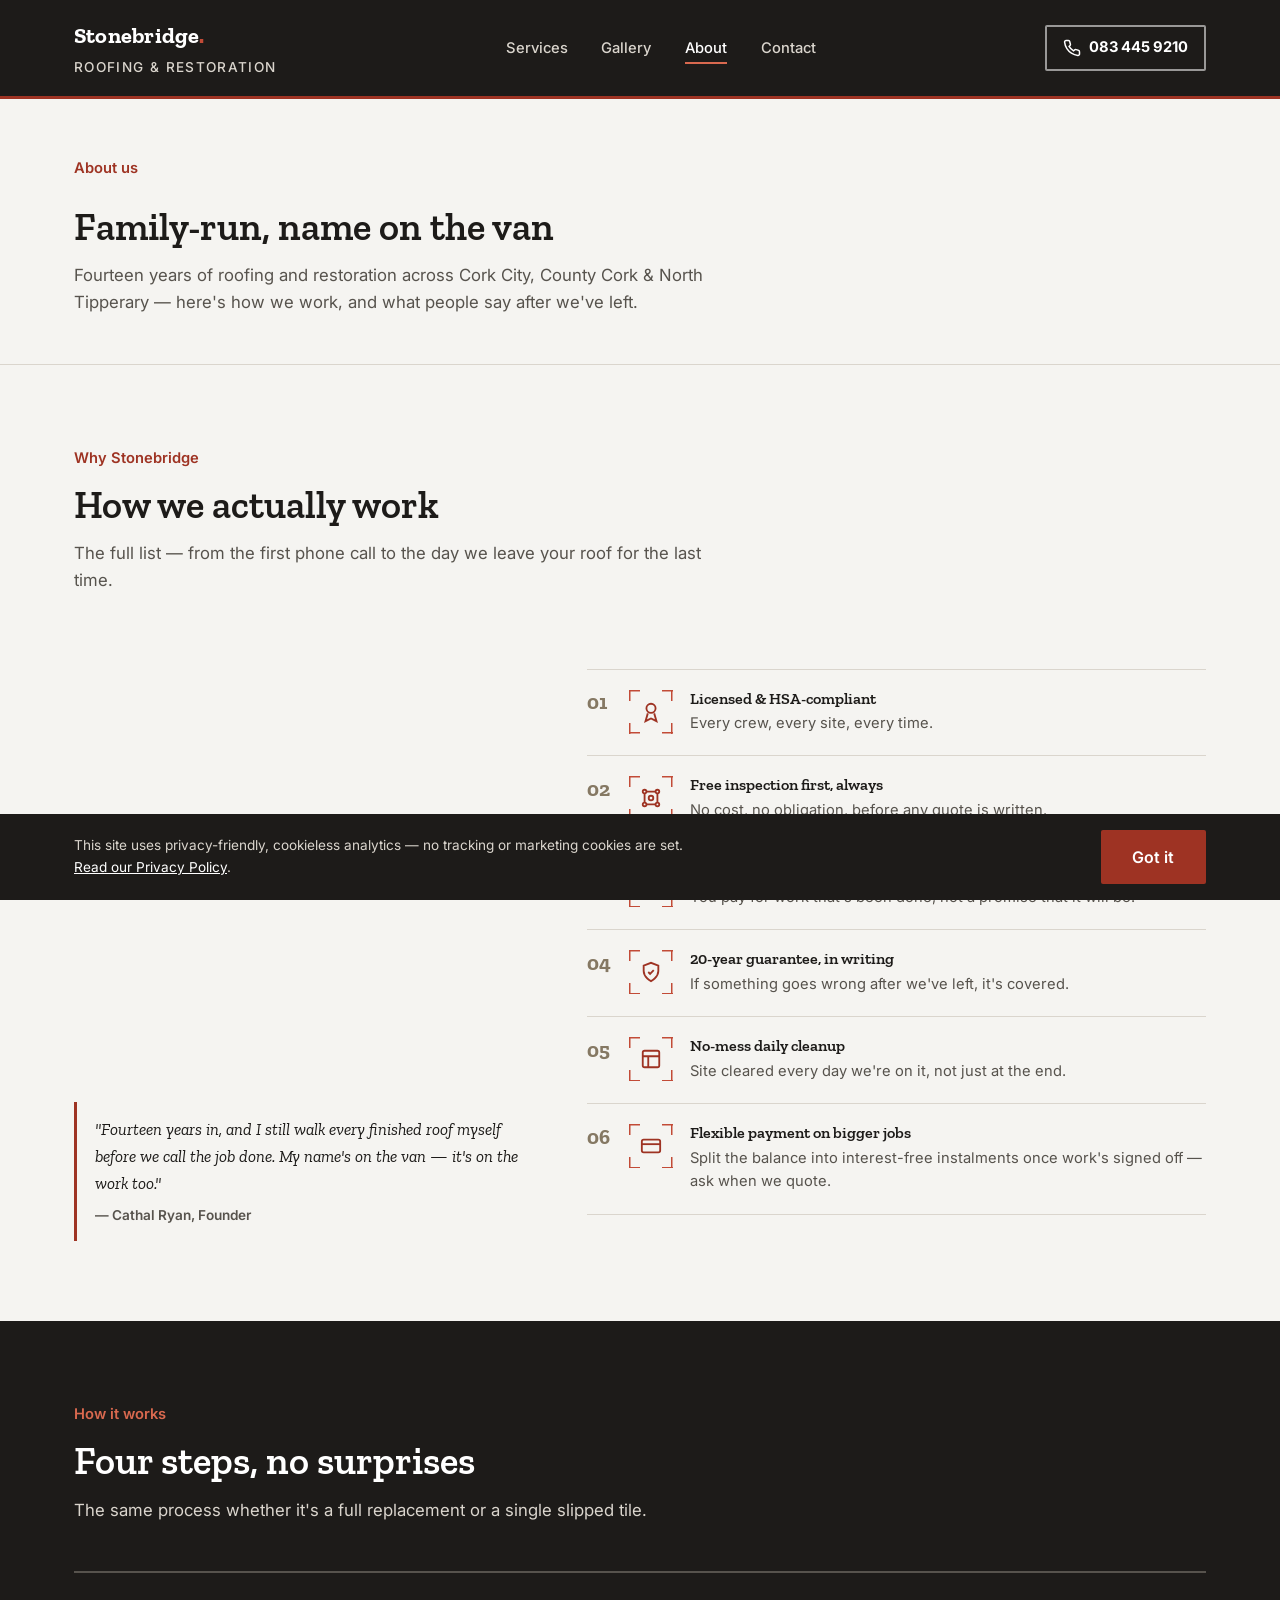
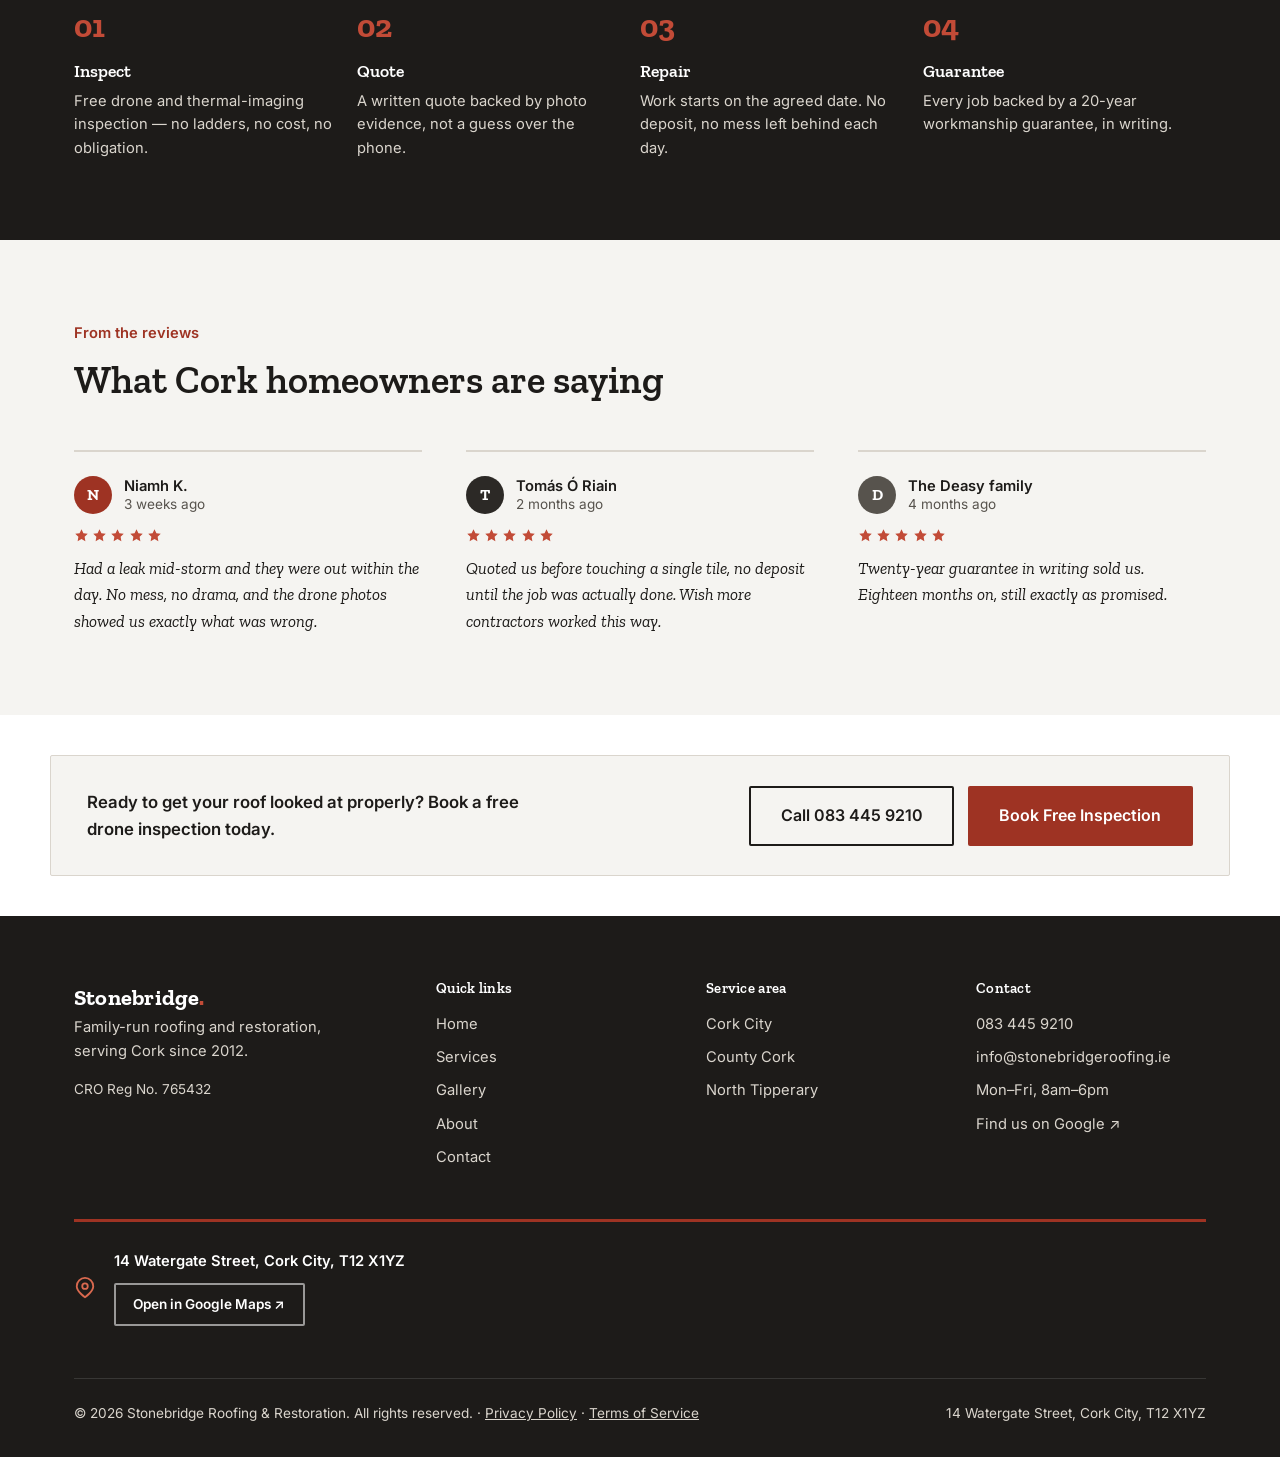
==== about.html @ 7dbbd11c "Add files via upload" ====
<!DOCTYPE html>
<html lang="en">
<head>
<meta charset="UTF-8">
<meta name="viewport" content="width=device-width, initial-scale=1.0">
<title>About Stonebridge Roofing & Restoration | Cork Roofing Contractor</title>
<meta name="description" content="Family-run roofing contractor in Cork since 2012. See how we work, our process from inspection to guarantee, and what customers say after the job's done.">
<link rel="canonical" href="https://stonebridgeroofing.ie/about.html">
<link rel="icon" type="image/svg+xml" href="data:image/svg+xml,%3Csvg xmlns='http://www.w3.org/2000/svg' viewBox='0 0 24 24'%3E%3Cpath fill='%239E3323' d='M12 2 2 10h3v10h4v-6h6v6h4V10h3z'/%3E%3C/svg%3E">
<meta property="og:type" content="website">
<meta property="og:site_name" content="Stonebridge Roofing &amp; Restoration">
<meta property="og:title" content="About Stonebridge Roofing & Restoration | Cork Roofing Contractor">
<meta property="og:description" content="Family-run roofing contractor in Cork since 2012. See how we work, our process from inspection to guarantee, and what customers say after the job's done.">
<meta property="og:url" content="https://stonebridgeroofing.ie/about.html">
<meta property="og:image" content="https://images.unsplash.com/photo-1705579612181-faf45962cfcb?w=1200&h=630&fit=crop&q=80&auto=format">
<meta property="og:image:width" content="1200">
<meta property="og:image:height" content="630">
<meta name="twitter:card" content="summary_large_image">
<meta name="twitter:title" content="About Stonebridge Roofing & Restoration | Cork Roofing Contractor">
<meta name="twitter:description" content="Family-run roofing contractor in Cork since 2012. See how we work, our process from inspection to guarantee, and what customers say after the job's done.">
<meta name="twitter:image" content="https://images.unsplash.com/photo-1705579612181-faf45962cfcb?w=1200&h=630&fit=crop&q=80&auto=format">
<!-- Cloudflare Web Analytics -->
<script defer src='https://static.cloudflareinsights.com/beacon.min.js' data-cf-beacon='{"token": "a3f9c1e7b2d84f6a9c0e5b71d3f8a2c4"}'></script>
<!-- Cosmetic token only — not a real Cloudflare Analytics account. Swap in the real one if this is ever actually deployed. -->
<script type="application/ld+json">
{
  "@context": "https://schema.org",
  "@type": "RoofingContractor",
  "name": "Stonebridge Roofing & Restoration",
  "telephone": "+353834459210",
  "email": "info@stonebridgeroofing.ie",
  "address": {
    "@type": "PostalAddress",
    "streetAddress": "14 Watergate Street",
    "addressLocality": "Cork City",
    "postalCode": "T12 X1YZ",
    "addressCountry": "IE"
  },
  "geo": {
    "@type": "GeoCoordinates",
    "latitude": 51.8985,
    "longitude": -8.4756
  },
  "image": "https://images.unsplash.com/photo-1705579612181-faf45962cfcb?w=1200&h=800&fit=crop&q=80&auto=format",
  "sameAs": ["https://www.google.com/maps/search/?api=1&query=Stonebridge+Roofing+%26+Restoration+Cork"],
  "areaServed": ["Cork City", "County Cork", "North Tipperary"],
  "hasOfferCatalog": {
    "@type": "OfferCatalog",
    "name": "Roofing Services",
    "itemListElement": [
      {"@type": "Offer", "itemOffered": {"@type": "Service", "name": "Full roof replacement"}},
      {"@type": "Offer", "itemOffered": {"@type": "Service", "name": "Roof repairs"}},
      {"@type": "Offer", "itemOffered": {"@type": "Service", "name": "Flat roof repair"}},
      {"@type": "Offer", "itemOffered": {"@type": "Service", "name": "Free drone & thermal inspection"}},
      {"@type": "Offer", "itemOffered": {"@type": "Service", "name": "Chimney repointing & flashing"}},
      {"@type": "Offer", "itemOffered": {"@type": "Service", "name": "Roof cleaning & moss treatment"}},
      {"@type": "Offer", "itemOffered": {"@type": "Service", "name": "Gutter clearing & repair"}},
      {"@type": "Offer", "itemOffered": {"@type": "Service", "name": "Roof decommissioning"}},
      {"@type": "Offer", "itemOffered": {"@type": "Service", "name": "Small commercial roofing"}},
      {"@type": "Offer", "itemOffered": {"@type": "Service", "name": "Emergency roof repair"}}
    ]
  },
  "aggregateRating": {
    "@type": "AggregateRating",
    "ratingValue": "4.9",
    "reviewCount": "52"
  },
  "review": [
    {
      "@type": "Review",
      "author": {"@type": "Person", "name": "Niamh K."},
      "reviewRating": {"@type": "Rating", "ratingValue": "5"},
      "reviewBody": "Had a leak mid-storm and they were out within the day. No mess, no drama, and the drone photos showed us exactly what was wrong."
    },
    {
      "@type": "Review",
      "author": {"@type": "Person", "name": "Tomás Ó Riain"},
      "reviewRating": {"@type": "Rating", "ratingValue": "5"},
      "reviewBody": "Quoted us before touching a single tile, no deposit until the job was actually done."
    },
    {
      "@type": "Review",
      "author": {"@type": "Person", "name": "The Deasy family"},
      "reviewRating": {"@type": "Rating", "ratingValue": "5"},
      "reviewBody": "Twenty-year guarantee in writing sold us. Eighteen months on, still exactly as promised."
    }
  ],
  "openingHoursSpecification": {
    "@type": "OpeningHoursSpecification",
    "dayOfWeek": ["Monday","Tuesday","Wednesday","Thursday","Friday"],
    "opens": "08:00",
    "closes": "18:00"
  },
  "url": "https://stonebridgeroofing.ie"
}
</script>
<!-- Street address is placeholder data, invented for schema testing — replace before launch -->
<link rel="preconnect" href="https://fonts.googleapis.com">
<link rel="preconnect" href="https://fonts.gstatic.com" crossorigin>
<link href="https://fonts.googleapis.com/css2?family=Zilla+Slab:wght@500;600;700&family=Inter:wght@400;500;600;700&display=swap" rel="stylesheet">
<link rel="stylesheet" href="styles.css">
</head>
<body>
<a href="#main-content" class="skip-link">Skip to main content</a>

<header class="site-header">
  <div class="container">
    <a href="index.html" class="logo">Stonebridge<em>.</em><small>ROOFING &amp; RESTORATION</small></a>
    <nav class="main-nav" id="mainNav">
      <ul>
        <li><a href="services.html">Services</a></li>
        <li><a href="gallery.html">Gallery</a></li>
        <li class="active"><a href="about.html">About</a></li>
        <li><a href="contact.html">Contact</a></li>
      </ul>
    </nav>
    <div class="header-right">
      <a href="tel:+353834459210" class="header-phone">
        <svg width="18" height="18" viewBox="0 0 24 24" fill="none" stroke="currentColor" stroke-width="2"><path d="M22 16.92v3a2 2 0 0 1-2.18 2 19.79 19.79 0 0 1-8.63-3.07 19.5 19.5 0 0 1-6-6 19.79 19.79 0 0 1-3.07-8.67A2 2 0 0 1 4.11 2h3a2 2 0 0 1 2 1.72c.127.96.361 1.903.7 2.81a2 2 0 0 1-.45 2.11L8.09 9.91a16 16 0 0 0 6 6l1.27-1.27a2 2 0 0 1 2.11-.45c.907.339 1.85.573 2.81.7A2 2 0 0 1 22 16.92z"/></svg>
        083 445 9210
      </a>
      <button class="nav-toggle" id="navToggle" aria-label="Toggle menu" aria-expanded="false" aria-controls="mainNav">
        <svg viewBox="0 0 24 24" fill="none" stroke="currentColor" stroke-width="2"><line x1="3" y1="6" x2="21" y2="6"/><line x1="3" y1="12" x2="21" y2="12"/><line x1="3" y1="18" x2="21" y2="18"/></svg>
      </button>
    </div>
  </div>
</header>

<main id="main-content">
<section class="page-intro">
  <div class="container">
    <span class="eyebrow">About us</span>
    <h1>Family-run, name on the van</h1>
    <p>Fourteen years of roofing and restoration across Cork City, County Cork &amp; North Tipperary — here's how we work, and what people say after we've left.</p>
  </div>
</section>

<section id="why-us" class="section-alt">
  <div class="container">
    <div class="section-head">
      <span class="eyebrow">Why Stonebridge</span>
      <h2>How we actually work</h2>
      <p>The full list — from the first phone call to the day we leave your roof for the last time.</p>
    </div>
    <div class="trust-grid">
      <div class="trust-media">
        <img src="https://images.unsplash.com/photo-1705579612181-faf45962cfcb?w=700&h=820&fit=crop&q=80&auto=format" srcset="https://images.unsplash.com/photo-1705579612181-faf45962cfcb?w=400&h=469&fit=crop&q=80&auto=format 400w, https://images.unsplash.com/photo-1705579612181-faf45962cfcb?w=700&h=820&fit=crop&q=80&auto=format 700w, https://images.unsplash.com/photo-1705579612181-faf45962cfcb?w=1000&h=1171&fit=crop&q=80&auto=format 1000w" sizes="(max-width: 840px) 100vw, 460px" alt="Cathal Ryan, founder of Stonebridge Roofing & Restoration" width="700" height="820" loading="lazy">
        <p class="trust-quote">"Fourteen years in, and I still walk every finished roof myself before we call the job done. My name's on the van — it's on the work too."<span>— Cathal Ryan, Founder</span></p>
      </div>
      <div class="trust-list">
        <div class="trust-item">
          <div class="icon-badge"><svg viewBox="0 0 24 24" fill="none" stroke="currentColor" stroke-width="2"><circle cx="12" cy="8" r="5"/><path d="M8.5 13.5 6 22l6-3 6 3-2.5-8.5"/></svg></div>
          <div><h4>Licensed &amp; HSA-compliant</h4><p>Every crew, every site, every time.</p></div>
        </div>
        <div class="trust-item">
          <div class="icon-badge"><svg viewBox="0 0 24 24" fill="none" stroke="currentColor" stroke-width="2"><circle cx="5" cy="5" r="2"/><circle cx="19" cy="5" r="2"/><circle cx="5" cy="19" r="2"/><circle cx="19" cy="19" r="2"/><path d="M7 5h10M5 7v10M19 7v10M7 19h10"/><circle cx="12" cy="12" r="2.5"/></svg></div>
          <div><h4>Free inspection first, always</h4><p>No cost, no obligation, before any quote is written.</p></div>
        </div>
        <div class="trust-item">
          <div class="icon-badge"><svg viewBox="0 0 24 24" fill="none" stroke="currentColor" stroke-width="2"><path d="M9 11l3 3L22 4"/><path d="M21 12v7a2 2 0 0 1-2 2H5a2 2 0 0 1-2-2V5a2 2 0 0 1 2-2h11"/></svg></div>
          <div><h4>No upfront deposit</h4><p>You pay for work that's been done, not a promise that it will be.</p></div>
        </div>
        <div class="trust-item">
          <div class="icon-badge"><svg viewBox="0 0 24 24" fill="none" stroke="currentColor" stroke-width="2"><path d="M12 22s8-4 8-11V5l-8-3-8 3v6c0 7 8 11 8 11z"/><path d="M9 12l2 2 4-4"/></svg></div>
          <div><h4>20-year guarantee, in writing</h4><p>If something goes wrong after we've left, it's covered.</p></div>
        </div>
        <div class="trust-item">
          <div class="icon-badge"><svg viewBox="0 0 24 24" fill="none" stroke="currentColor" stroke-width="2"><rect x="3" y="3" width="18" height="18" rx="2"/><path d="M3 9h18M9 21V9"/></svg></div>
          <div><h4>No-mess daily cleanup</h4><p>Site cleared every day we're on it, not just at the end.</p></div>
        </div>
        <div class="trust-item">
          <div class="icon-badge"><svg viewBox="0 0 24 24" fill="none" stroke="currentColor" stroke-width="2"><rect x="2" y="5" width="20" height="14" rx="2"/><path d="M2 10h20"/></svg></div>
          <div><h4>Flexible payment on bigger jobs</h4><p>Split the balance into interest-free instalments once work's signed off — ask when we quote.</p></div>
        </div>
      </div>
    </div>
  </div>
</section>

<section id="process" class="process">
  <div class="container">
    <div class="section-head">
      <span class="eyebrow">How it works</span>
      <h2>Four steps, no surprises</h2>
      <p>The same process whether it's a full replacement or a single slipped tile.</p>
    </div>
    <div class="process-grid">
      <div class="process-step">
        <h3>Inspect</h3>
        <p>Free drone and thermal-imaging inspection — no ladders, no cost, no obligation.</p>
      </div>
      <div class="process-step">
        <h3>Quote</h3>
        <p>A written quote backed by photo evidence, not a guess over the phone.</p>
      </div>
      <div class="process-step">
        <h3>Repair</h3>
        <p>Work starts on the agreed date. No deposit, no mess left behind each day.</p>
      </div>
      <div class="process-step">
        <h3>Guarantee</h3>
        <p>Every job backed by a 20-year workmanship guarantee, in writing.</p>
      </div>
    </div>
  </div>
</section>

<section id="reviews" class="section-alt">
  <div class="container">
    <div class="section-head">
      <span class="eyebrow">From the reviews</span>
      <h2>What Cork homeowners are saying</h2>
    </div>
    <div class="review-row">
      <div class="review-item">
        <div class="review-head">
          <span class="review-avatar" style="background:var(--brick);">N</span>
          <div class="review-who"><span class="review-name">Niamh K.</span><span class="review-meta">3 weeks ago</span></div>
        </div>
        <div class="review-stars"><svg viewBox="0 0 24 24" fill="currentColor"><path d="M12 2l3.09 6.26L22 9.27l-5 4.87L18.18 21 12 17.77 5.82 21 7 14.14l-5-4.87 6.91-1.01L12 2z"/></svg><svg viewBox="0 0 24 24" fill="currentColor"><path d="M12 2l3.09 6.26L22 9.27l-5 4.87L18.18 21 12 17.77 5.82 21 7 14.14l-5-4.87 6.91-1.01L12 2z"/></svg><svg viewBox="0 0 24 24" fill="currentColor"><path d="M12 2l3.09 6.26L22 9.27l-5 4.87L18.18 21 12 17.77 5.82 21 7 14.14l-5-4.87 6.91-1.01L12 2z"/></svg><svg viewBox="0 0 24 24" fill="currentColor"><path d="M12 2l3.09 6.26L22 9.27l-5 4.87L18.18 21 12 17.77 5.82 21 7 14.14l-5-4.87 6.91-1.01L12 2z"/></svg><svg viewBox="0 0 24 24" fill="currentColor"><path d="M12 2l3.09 6.26L22 9.27l-5 4.87L18.18 21 12 17.77 5.82 21 7 14.14l-5-4.87 6.91-1.01L12 2z"/></svg></div>
        <p>Had a leak mid-storm and they were out within the day. No mess, no drama, and the drone photos showed us exactly what was wrong.</p>
      </div>
      <div class="review-item">
        <div class="review-head">
          <span class="review-avatar" style="background:var(--ink-soft);">T</span>
          <div class="review-who"><span class="review-name">Tomás Ó Riain</span><span class="review-meta">2 months ago</span></div>
        </div>
        <div class="review-stars"><svg viewBox="0 0 24 24" fill="currentColor"><path d="M12 2l3.09 6.26L22 9.27l-5 4.87L18.18 21 12 17.77 5.82 21 7 14.14l-5-4.87 6.91-1.01L12 2z"/></svg><svg viewBox="0 0 24 24" fill="currentColor"><path d="M12 2l3.09 6.26L22 9.27l-5 4.87L18.18 21 12 17.77 5.82 21 7 14.14l-5-4.87 6.91-1.01L12 2z"/></svg><svg viewBox="0 0 24 24" fill="currentColor"><path d="M12 2l3.09 6.26L22 9.27l-5 4.87L18.18 21 12 17.77 5.82 21 7 14.14l-5-4.87 6.91-1.01L12 2z"/></svg><svg viewBox="0 0 24 24" fill="currentColor"><path d="M12 2l3.09 6.26L22 9.27l-5 4.87L18.18 21 12 17.77 5.82 21 7 14.14l-5-4.87 6.91-1.01L12 2z"/></svg><svg viewBox="0 0 24 24" fill="currentColor"><path d="M12 2l3.09 6.26L22 9.27l-5 4.87L18.18 21 12 17.77 5.82 21 7 14.14l-5-4.87 6.91-1.01L12 2z"/></svg></div>
        <p>Quoted us before touching a single tile, no deposit until the job was actually done. Wish more contractors worked this way.</p>
      </div>
      <div class="review-item">
        <div class="review-head">
          <span class="review-avatar" style="background:var(--slate);">D</span>
          <div class="review-who"><span class="review-name">The Deasy family</span><span class="review-meta">4 months ago</span></div>
        </div>
        <div class="review-stars"><svg viewBox="0 0 24 24" fill="currentColor"><path d="M12 2l3.09 6.26L22 9.27l-5 4.87L18.18 21 12 17.77 5.82 21 7 14.14l-5-4.87 6.91-1.01L12 2z"/></svg><svg viewBox="0 0 24 24" fill="currentColor"><path d="M12 2l3.09 6.26L22 9.27l-5 4.87L18.18 21 12 17.77 5.82 21 7 14.14l-5-4.87 6.91-1.01L12 2z"/></svg><svg viewBox="0 0 24 24" fill="currentColor"><path d="M12 2l3.09 6.26L22 9.27l-5 4.87L18.18 21 12 17.77 5.82 21 7 14.14l-5-4.87 6.91-1.01L12 2z"/></svg><svg viewBox="0 0 24 24" fill="currentColor"><path d="M12 2l3.09 6.26L22 9.27l-5 4.87L18.18 21 12 17.77 5.82 21 7 14.14l-5-4.87 6.91-1.01L12 2z"/></svg><svg viewBox="0 0 24 24" fill="currentColor"><path d="M12 2l3.09 6.26L22 9.27l-5 4.87L18.18 21 12 17.77 5.82 21 7 14.14l-5-4.87 6.91-1.01L12 2z"/></svg></div>
        <p>Twenty-year guarantee in writing sold us. Eighteen months on, still exactly as promised.</p>
      </div>
    </div>
  </div>
</section>

<div class="cta-strip">
  <div class="container cta-strip-inner">
    <p>Ready to get your roof looked at properly? Book a free drone inspection today.</p>
    <div class="cta-strip-actions">
      <a href="tel:+353834459210" class="btn btn-outline">Call 083 445 9210</a>
      <a href="contact.html" class="btn btn-primary">Book Free Inspection</a>
    </div>
  </div>
</div>
</main>

<footer class="site-footer">
  <div class="container">
    <div class="footer-grid">
      <div class="footer-brand">
        <a href="index.html" class="logo">Stonebridge<em>.</em></a>
        <p>Family-run roofing and restoration, serving Cork since 2012.</p>
        <p style="font-size:var(--text-xs);">CRO Reg No. 765432</p>
      </div>
      <div>
        <h4>Quick links</h4>
        <ul>
          <li><a href="index.html">Home</a></li>
          <li><a href="services.html">Services</a></li>
          <li><a href="gallery.html">Gallery</a></li>
          <li><a href="about.html">About</a></li>
          <li><a href="contact.html">Contact</a></li>
        </ul>
      </div>
      <div>
        <h4>Service area</h4>
        <ul>
          <li>Cork City</li>
          <li>County Cork</li>
          <li>North Tipperary</li>
        </ul>
      </div>
      <div>
        <h4>Contact</h4>
        <ul>
          <li><a href="tel:+353834459210">083 445 9210</a></li>
          <li><a href="mailto:info@stonebridgeroofing.ie">info@stonebridgeroofing.ie</a></li>
          <li>Mon&ndash;Fri, 8am&ndash;6pm</li>
          <li><a href="https://www.google.com/maps/search/?api=1&query=Stonebridge+Roofing+%26+Restoration+Cork" target="_blank" rel="noopener">Find us on Google &#8599;</a></li>
        </ul>
      </div>
    </div>

    <div class="footer-map-card">
      <svg width="22" height="22" viewBox="0 0 24 24" fill="none" stroke="currentColor" stroke-width="2"><path d="M21 10c0 6-9 12-9 12s-9-6-9-12a9 9 0 0 1 18 0z"/><circle cx="12" cy="10" r="3"/></svg>
      <div>
        <address>14 Watergate Street, Cork City, T12 X1YZ</address>
        <a href="https://www.google.com/maps/search/?api=1&query=Stonebridge+Roofing+%26+Restoration+Cork" target="_blank" rel="noopener" class="btn btn-outline-light">Open in Google Maps &#8599;</a>
      </div>
    </div>

    <div class="footer-bottom">
      <span>&copy; 2026 Stonebridge Roofing &amp; Restoration. All rights reserved. &middot; <a href="privacy.html">Privacy Policy</a> &middot; <a href="terms.html">Terms of Service</a></span>
      <span>14 Watergate Street, Cork City, T12 X1YZ</span>
    </div>
  </div>
</footer>

<div class="mobile-call-bar">
  <a href="tel:+353834459210"><svg viewBox="0 0 24 24" fill="none" stroke="currentColor" stroke-width="2"><path d="M22 16.92v3a2 2 0 0 1-2.18 2 19.79 19.79 0 0 1-8.63-3.07 19.5 19.5 0 0 1-6-6 19.79 19.79 0 0 1-3.07-8.67A2 2 0 0 1 4.11 2h3a2 2 0 0 1 2 1.72c.127.96.361 1.903.7 2.81a2 2 0 0 1-.45 2.11L8.09 9.91a16 16 0 0 0 6 6l1.27-1.27a2 2 0 0 1 2.11-.45c.907.339 1.85.573 2.81.7A2 2 0 0 1 22 16.92z"/></svg>Call Now</a>
  <a href="contact.html"><svg viewBox="0 0 24 24" fill="none" stroke="currentColor" stroke-width="2"><path d="M5 12h14M12 5l7 7-7 7"/></svg>Book Free Inspection</a>
</div>

<div class="cookie-notice" id="cookieNotice">
  <div class="container cookie-notice-inner">
    <p>This site uses privacy-friendly, cookieless analytics — no tracking or marketing cookies are set. <a href="privacy.html">Read our Privacy Policy</a>.</p>
    <button id="cookieDismiss" class="btn btn-primary">Got it</button>
  </div>
</div>

<script src="script.js" defer></script>

</body>
</html>
---- styles.css ----
:root{
  --brick:#9E3323;
  --brick-dark:#7C2A1D;
  --brick-light:#C24B37;
  --ink:#1D1B19;
  --ink-soft:#2C2926;
  --slate:#57534D;
  --stone:#DAD5CD;
  --paper:#FFFFFF;
  --paper-deep:#F5F4F1;
  --blush:#EFDAD2;
  --white:#FFFFFF;
  --ghost:#857863;
  --brick-ondark:#D9694F;
  --radius:2px;

  /* Type scale — captions/body run .7rem to 1.2rem in fixed steps; h2/h1
     and the decorative counters sit above it as display sizes. */
  --text-2xs:.7rem;    /* micro tags/overlays (photo tags) */
  --text-xs:.85rem;    /* captions, meta, labels, small print */
  --text-sm:.92rem;    /* secondary body copy, nav, footer */
  --text-base:1rem;    /* default body copy, small headings */
  --text-md:1.05rem;   /* lead-ins and pull-quotes under a heading */
  --text-lg:1.1rem;    /* compact h3s (repeated grid items) */
  --text-xl:1.2rem;    /* hero intro paragraph */
  --text-2xl:1.3rem;   /* h3s inside a highlighted panel/callout */
  --text-3xl:1.4rem;   /* primary h3s (feature rows), logo */
  --text-display:2rem; /* large decorative numerals/stats */
  --text-h2:clamp(1.75rem,3vw,2.4rem);
  --text-h1:clamp(2.3rem,5vw,3.6rem);
}
.skip-link{position:absolute;left:-999px;top:auto;background:var(--brick);color:var(--white);padding:.9rem 1.4rem;z-index:200;font-weight:600;border-radius:0 0 var(--radius) 0;}
.skip-link:focus{left:0;top:0;}
*{box-sizing:border-box;margin:0;padding:0;}
html{scroll-behavior:smooth;}
body{font-family:'Inter',sans-serif;color:var(--ink);background:var(--paper);line-height:1.6;-webkit-font-smoothing:antialiased;}
h1,h2,h3,h4{font-family:'Zilla Slab',serif;line-height:1.15;font-weight:600;color:var(--ink);}
a{color:inherit;text-decoration:none;}
img{max-width:100%;display:block;}
button{font-family:inherit;cursor:pointer;background:none;border:none;color:inherit;}
ul{list-style:none;}
.container{max-width:1180px;margin:0 auto;padding:0 1.5rem;}
section{padding:5rem 0;}
.section-alt{background:var(--paper-deep);}
.eyebrow{display:inline-block;color:var(--brick);font-weight:600;font-size:var(--text-sm);margin-bottom:.75rem;}
.section-head{max-width:640px;margin-bottom:3rem;}
.section-head h2{font-size:var(--text-h2);margin-bottom:.85rem;}
.section-head p{color:var(--slate);font-size:var(--text-md);}
:focus-visible{outline:3px solid var(--brick-light);outline-offset:2px;}
@media (prefers-reduced-motion: reduce){*{animation:none !important;transition:none !important;scroll-behavior:auto !important;}}

/* Buttons */
.btn{display:inline-flex;align-items:center;gap:.6rem;padding:.95rem 1.85rem;font-weight:600;font-size:var(--text-base);border:2px solid transparent;border-radius:var(--radius);transition:background-color .15s ease,color .15s ease,border-color .15s ease;}
.btn-primary{background:var(--brick);color:var(--white);}
.btn-primary:hover{background:var(--brick-dark);}
.btn-outline{border-color:var(--ink);color:var(--ink);}
.btn-outline:hover{background:var(--ink);color:var(--white);}
.btn-outline-light{border-color:rgba(255,255,255,.55);color:var(--white);}
.btn-outline-light:hover{background:var(--white);color:var(--ink);}
.btn-block{width:100%;justify-content:center;}

/* Header */
.site-header{position:sticky;top:0;z-index:50;background:var(--ink);color:var(--white);border-bottom:3px solid var(--brick);}
.site-header .container{display:flex;align-items:center;justify-content:space-between;padding-block:1.1rem;position:relative;}
.logo{font-family:'Zilla Slab',serif;font-weight:700;font-size:var(--text-3xl);color:var(--white);letter-spacing:.01em;}
.logo em{font-style:normal;color:var(--brick-light);}
.logo small{display:block;font-family:'Inter',sans-serif;font-weight:500;font-size:var(--text-xs);letter-spacing:.1em;color:var(--stone);margin-top:.2rem;}
.main-nav ul{display:flex;gap:2.1rem;}
.main-nav a{font-weight:500;font-size:var(--text-sm);color:var(--stone);}
.main-nav a:hover{color:var(--white);}
.main-nav li.active a{color:var(--white);position:relative;}
.main-nav li.active a::after{content:"";position:absolute;left:0;right:0;bottom:-.4rem;height:2px;background:var(--brick-ondark);}
.header-right{display:flex;align-items:center;gap:1.5rem;}
.header-phone{font-weight:700;color:var(--white);font-size:var(--text-sm);display:flex;align-items:center;gap:.5rem;white-space:nowrap;padding:.55rem 1rem;border:2px solid rgba(255,255,255,.55);border-radius:var(--radius);transition:background-color .15s ease,color .15s ease,border-color .15s ease;}
.header-phone:hover{background:var(--white);color:var(--ink);}
.header-phone svg{flex-shrink:0;}
.nav-toggle{display:none;padding:.4rem;}
.nav-toggle svg{width:26px;height:26px;}
@media (max-width:900px){
  .main-nav{display:none;position:absolute;top:100%;left:0;right:0;background:var(--ink);flex-direction:column;padding:1.25rem 1.5rem;border-top:1px solid rgba(255,255,255,.1);}
  .main-nav.open{display:flex;}
  .main-nav ul{flex-direction:column;gap:1.1rem;}
  .nav-toggle{display:block;}
}


/* Hero — full-bleed, centered. Real <img> (not CSS background) so it's discovered early and preloaded as LCP */
.hero{position:relative;min-height:100vh;display:flex;align-items:center;color:var(--white);padding:8rem 0 4rem;overflow:hidden;}
.hero-bg{position:absolute;inset:0;width:100%;height:100%;object-fit:cover;z-index:0;}
.hero::before{content:"";position:absolute;inset:0;background:linear-gradient(180deg,rgba(29,27,25,.52) 0%,rgba(29,27,25,.8) 100%);z-index:1;}
.hero-inner{position:relative;z-index:2;max-width:760px;margin:0 auto;text-align:center;}
.hero-tag{display:inline-flex;align-items:center;gap:.5rem;background:var(--brick);color:var(--white);font-weight:600;font-size:var(--text-xs);padding:.4rem .9rem;border-radius:var(--radius);margin-bottom:1.4rem;}
.hero h1{font-size:var(--text-h1);margin-bottom:1.25rem;color:var(--white);}
.hero p.lead{font-size:var(--text-xl);color:var(--stone);max-width:52ch;margin:0 auto 2.25rem;}
.hero-cta{display:flex;gap:1rem;flex-wrap:wrap;justify-content:center;margin-bottom:2.5rem;}
.hero-trust{display:flex;flex-wrap:wrap;gap:1.75rem;font-size:var(--text-sm);color:var(--stone);border-top:1px solid rgba(255,255,255,.18);padding-top:1.5rem;justify-content:center;}
.hero-trust li{display:flex;align-items:center;gap:.5rem;}
.hero-trust svg{flex-shrink:0;color:var(--brick-light);}
@media (max-width:640px){.hero{padding:7rem 0 3rem;}}

/* Credibility stats */
.stats{background:var(--ink);color:var(--white);padding:2.75rem 0;}
.stats-grid{display:grid;grid-template-columns:repeat(4,1fr);gap:2rem;}
.stat-item{border-left:3px solid var(--brick);padding-left:1.1rem;}
.stat-item .num{font-family:'Zilla Slab',serif;font-size:var(--text-display);font-weight:700;display:block;color:var(--white);}
.stat-item .label{color:var(--stone);font-size:var(--text-sm);}
@media (max-width:880px){.stats-grid{grid-template-columns:repeat(2,1fr);row-gap:1.75rem;}}

/* Icon frame — viewfinder corner brackets instead of a solid chip, echoes "photo evidence" positioning */
.icon-badge{
  width:52px;height:52px;display:flex;align-items:center;justify-content:center;
  color:var(--brick);flex-shrink:0;position:relative;
  background-image:
    linear-gradient(var(--brick-light),var(--brick-light)),linear-gradient(var(--brick-light),var(--brick-light)),
    linear-gradient(var(--brick-light),var(--brick-light)),linear-gradient(var(--brick-light),var(--brick-light)),
    linear-gradient(var(--brick-light),var(--brick-light)),linear-gradient(var(--brick-light),var(--brick-light)),
    linear-gradient(var(--brick-light),var(--brick-light)),linear-gradient(var(--brick-light),var(--brick-light));
  background-repeat:no-repeat;
  background-size:11px 1.5px,1.5px 11px,11px 1.5px,1.5px 11px,11px 1.5px,1.5px 11px,11px 1.5px,1.5px 11px;
  background-position:top 0 left 0,top 0 left 0,top 0 right 0,top 0 right 0,bottom 0 left 0,bottom 0 left 0,bottom 0 right 0,bottom 0 right 0;
}
.icon-badge svg{width:24px;height:24px;position:relative;}
.icon-badge.sm{width:30px;height:30px;}
.icon-badge.sm svg{width:16px;height:16px;}
.credentials-strip{background:var(--paper-deep);padding:1.1rem 0;border-bottom:1px solid var(--stone);}
.credentials-row{display:flex;justify-content:center;flex-wrap:wrap;gap:2.25rem 2.75rem;}
.credential{display:flex;align-items:center;gap:.65rem;font-size:var(--text-xs);font-weight:600;color:var(--slate);}

/* Services — featured photo rows + compact list, numbered like inspection-log entries, no card grid */
#services .container{counter-reset:svcnum;}
.featured-services{display:flex;flex-direction:column;margin-bottom:3rem;}
.feature-row{counter-increment:svcnum;display:grid;grid-template-columns:1fr 1fr;gap:3rem;align-items:center;padding:2.4rem 0;border-bottom:1px solid var(--stone);}
.feature-row:first-child{padding-top:0;}
.feature-row.reverse .feature-media{order:2;}
.feature-row.reverse .feature-copy{order:1;}
.feature-media img{width:100%;height:300px;object-fit:cover;}
.feature-copy::before{content:counter(svcnum,decimal-leading-zero);display:block;font-family:'Zilla Slab',serif;font-weight:700;font-size:var(--text-xs);letter-spacing:.2em;color:var(--brick-light);margin-bottom:.7rem;}
.feature-copy .icon-badge{margin-bottom:1.1rem;}
/* Heading tier for the 4 major feature rows — h2, since these sit
   directly under the page's own h1 (page-intro) on the Services page,
   not under a h2 section-head like the old single-page layout. */
.feature-copy h2{font-size:var(--text-3xl);margin-bottom:.6rem;}
.feature-copy p{color:var(--slate);}
@media (max-width:840px){.feature-row{grid-template-columns:1fr;gap:1.5rem;}.feature-row.reverse .feature-media{order:1;}.feature-row.reverse .feature-copy{order:2;}}

.service-list-title{margin:0 0 .5rem;font-size:var(--text-lg);color:var(--slate);font-weight:600;}
.service-list{border-top:1px solid var(--stone);border-bottom:1px solid var(--stone);}
.service-list-item{counter-increment:svcnum;display:flex;align-items:flex-start;gap:1.1rem;padding:1.35rem 0 1.35rem 2.6rem;position:relative;}
.service-list-item:not(:last-child){border-bottom:1px solid var(--stone);}
.service-list-item::before{content:counter(svcnum,decimal-leading-zero);position:absolute;left:0;top:1.5rem;font-family:'Zilla Slab',serif;font-weight:700;font-size:var(--text-2xl);color:var(--ghost);line-height:1;}
.service-list-item .icon-badge{width:44px;height:44px;}
.service-list-item .icon-badge svg{width:22px;height:22px;}
.service-list-item h3{font-size:var(--text-base);margin-bottom:.2rem;}
.service-list-item p{color:var(--slate);font-size:var(--text-sm);}

/* Trust — consolidated why-us + objection-killer, list beside a photo, numbered like a field log, no boxes */
.trust-grid{display:grid;grid-template-columns:.85fr 1.15fr;gap:3.5rem;align-items:center;}
.trust-media img{width:100%;height:440px;object-fit:cover;}
.trust-quote{font-family:'Zilla Slab',serif;font-style:italic;font-size:var(--text-md);color:var(--ink);border-left:3px solid var(--brick);padding:.9rem 0 .9rem 1.1rem;margin-top:1.25rem;}
.trust-quote span{display:block;font-family:'Inter',sans-serif;font-style:normal;font-weight:600;font-size:var(--text-xs);color:var(--slate);margin-top:.5rem;}
.trust-list{counter-reset:trustnum;border-top:1px solid var(--stone);border-bottom:1px solid var(--stone);}
.trust-item{counter-increment:trustnum;display:flex;gap:1.1rem;padding:1.25rem 0 1.25rem 2.6rem;position:relative;}
.trust-item:not(:last-child){border-bottom:1px solid var(--stone);}
.trust-item::before{content:counter(trustnum,decimal-leading-zero);position:absolute;left:0;top:1.4rem;font-family:'Zilla Slab',serif;font-weight:700;font-size:var(--text-2xl);color:var(--ghost);line-height:1;}
.trust-item .icon-badge{width:44px;height:44px;}
.trust-item .icon-badge svg{width:22px;height:22px;}
.trust-item h4{font-size:var(--text-base);margin-bottom:.25rem;}
.trust-item p{color:var(--slate);font-size:var(--text-sm);}
@media (max-width:840px){.trust-grid{grid-template-columns:1fr;}.trust-media img{height:260px;}}

/* Gallery — real photo real estate */
.gallery-grid{display:grid;grid-template-columns:repeat(2,1fr);gap:1.75rem;}
.gallery-item img{width:100%;height:280px;object-fit:cover;}
.gallery-caption{display:flex;justify-content:space-between;align-items:baseline;padding-top:.85rem;}
.gallery-caption h4{font-size:var(--text-base);}
.gallery-caption span{color:var(--slate);font-size:var(--text-xs);}
@media (max-width:700px){.gallery-grid{grid-template-columns:1fr;}}
.ba-grid{display:grid;grid-template-columns:1fr 1fr;gap:2.5rem;}
.ba-split{display:flex;gap:2px;height:280px;overflow:hidden;}
.ba-half{position:relative;flex:1;overflow:hidden;}
.ba-half img{width:100%;height:100%;object-fit:cover;display:block;}
.ba-tag{position:absolute;bottom:.6rem;left:.6rem;background:var(--ink);color:var(--white);font-size:var(--text-2xs);font-weight:700;letter-spacing:.08em;text-transform:uppercase;padding:.3rem .6rem;}
.ba-tag-after{background:var(--brick);}
@media (max-width:840px){.ba-grid{grid-template-columns:1fr;}}

/* Reviews — avatar/name/time header, styled to read as pulled reviews, no card boxes */
.review-row{display:grid;grid-template-columns:repeat(3,1fr);gap:2.75rem;}
.review-item{border-top:2px solid var(--stone);padding-top:1.5rem;}
.review-head{display:flex;align-items:center;gap:.75rem;margin-bottom:.9rem;}
.review-avatar{width:38px;height:38px;border-radius:50%;color:var(--white);display:flex;align-items:center;justify-content:center;font-family:'Zilla Slab',serif;font-weight:700;font-size:var(--text-base);flex-shrink:0;}
.review-who{display:flex;flex-direction:column;line-height:1.3;}
.review-name{font-weight:600;font-size:var(--text-sm);color:var(--ink);}
.review-meta{font-size:var(--text-xs);color:var(--slate);}
.review-item p{font-family:'Zilla Slab',serif;font-style:italic;font-size:var(--text-md);color:var(--ink);}
.review-stars{display:flex;gap:.2rem;color:var(--brick-light);margin-bottom:.7rem;}
.review-stars svg{width:15px;height:15px;}
@media (max-width:840px){.review-row{grid-template-columns:1fr;gap:2.5rem;}}

/* How it works — ruled ledger line instead of circle-and-connector stepper */
.process{background:var(--ink);color:var(--white);}
.process .section-head p{color:var(--stone);}
.process .section-head h2{color:var(--white);}
.process .section-head .eyebrow{color:var(--brick-ondark);}
.process-grid{display:grid;grid-template-columns:repeat(4,1fr);counter-reset:stepnum;gap:0;}
.process-step{counter-increment:stepnum;position:relative;padding:1.7rem 1.5rem 0 0;border-top:2px solid var(--slate);}
.process-step::before{content:counter(stepnum,decimal-leading-zero);display:block;font-family:'Zilla Slab',serif;font-weight:700;font-size:var(--text-display);color:var(--brick-light);margin-bottom:.6rem;}
/* h3 tier 3: compact, repeated inside a dense numbered grid */
.process-step h3{color:var(--white);font-size:var(--text-lg);margin-bottom:.5rem;}
.process-step p{color:var(--stone);font-size:var(--text-sm);}
@media (max-width:980px){.process-grid{grid-template-columns:repeat(2,1fr);row-gap:2.5rem;column-gap:2rem;}}
@media (max-width:560px){.process-grid{grid-template-columns:1fr;}}

/* FAQ accordion */
.faq-list{max-width:820px;}
.faq-item{border-bottom:1px solid var(--stone);}
.faq-q{width:100%;display:flex;justify-content:space-between;align-items:center;padding:1.35rem 0;font-family:'Zilla Slab',serif;font-weight:600;font-size:var(--text-lg);text-align:left;}
.faq-q svg{flex-shrink:0;transition:transform .2s ease;color:var(--brick);}
.faq-item.open .faq-q svg{transform:rotate(45deg);}
.faq-a{max-height:0;overflow:hidden;transition:max-height .25s ease;}
.faq-item.open .faq-a{max-height:220px;}
.faq-a p{color:var(--slate);padding-bottom:1.35rem;max-width:65ch;}

/* Emergency band */
.emergency-band{background:var(--brick);color:var(--white);padding:2rem 0;}
.emergency-inner{display:flex;align-items:center;justify-content:space-between;gap:1.5rem;flex-wrap:wrap;}
.emergency-copy{display:flex;align-items:center;gap:1rem;}
.emergency-copy .icon-badge{color:var(--white);background-image:
    linear-gradient(var(--white),var(--white)),linear-gradient(var(--white),var(--white)),linear-gradient(var(--white),var(--white)),linear-gradient(var(--white),var(--white)),
    linear-gradient(var(--white),var(--white)),linear-gradient(var(--white),var(--white)),linear-gradient(var(--white),var(--white)),linear-gradient(var(--white),var(--white));}
/* h3 tier 2: heading inside a highlighted callout panel */
.emergency-copy h3{color:var(--white);font-size:var(--text-2xl);margin-bottom:.2rem;}
.emergency-copy p{color:rgba(255,255,255,.85);font-size:var(--text-sm);}
.emergency-band .btn-outline-light:hover{color:var(--brick);}

/* Repeated CTA strip — used mid-page between long content sections */
.cta-strip{padding:2.5rem 0;}
.cta-strip-inner{background:var(--paper-deep);border:1px solid var(--stone);border-radius:var(--radius);padding:1.85rem 2.25rem;display:flex;align-items:center;justify-content:space-between;gap:1.5rem;flex-wrap:wrap;}
.cta-strip-inner p{margin:0;font-size:var(--text-md);color:var(--ink);font-weight:600;max-width:42ch;}
.cta-strip-actions{display:flex;gap:.85rem;flex-wrap:wrap;flex-shrink:0;}

/* Final CTA / form */
.cta-section{background:var(--ink-soft);color:var(--white);}
.cta-grid{display:grid;grid-template-columns:1fr 1.1fr;gap:3.5rem;}
.cta-copy h2{color:var(--white);font-size:var(--text-h2);margin-bottom:1rem;}
.cta-copy p{color:var(--stone);margin-bottom:1.75rem;max-width:36ch;}
.cta-checklist li{display:flex;gap:.65rem;align-items:flex-start;margin-bottom:.85rem;color:var(--stone);font-size:var(--text-sm);}
.cta-checklist svg{flex-shrink:0;color:var(--brick-light);margin-top:.15rem;}
.lead-form{background:var(--white);color:var(--ink);padding:2.25rem;border-top:4px solid var(--brick);}
/* h3 tier 2: heading inside a highlighted callout panel (form card) */
.lead-form h3{font-size:var(--text-2xl);margin-bottom:1.4rem;}
.form-row{display:grid;grid-template-columns:1fr 1fr;gap:1rem;}
.form-group{margin-bottom:1.1rem;}
.form-group label{display:block;font-size:var(--text-xs);font-weight:600;margin-bottom:.4rem;}
.form-group input,.form-group select,.form-group textarea{width:100%;padding:.75rem .85rem;border:1px solid var(--stone);border-radius:var(--radius);font-family:inherit;font-size:var(--text-sm);background:var(--paper);}
.form-group input:focus,.form-group select:focus,.form-group textarea:focus{border-color:var(--brick);}
.form-error{color:var(--brick);font-size:var(--text-xs);margin-top:.3rem;display:none;}
.form-group.invalid input,.form-group.invalid select{border-color:var(--brick);}
.form-group.invalid .form-error{display:block;}
.form-success{display:none;text-align:center;padding:2.5rem 1rem;}
.form-success.show{display:block;}
.form-success svg{color:var(--brick);margin:0 auto 1rem;}
.form-success h3{margin-bottom:.5rem;}
.form-success p{color:var(--slate);}
@media (max-width:900px){.cta-grid{grid-template-columns:1fr;}}
@media (max-width:520px){.form-row{grid-template-columns:1fr;}}

/* Footer */
.site-footer{background:var(--ink);color:var(--stone);padding:4rem 0 2rem;font-size:var(--text-sm);}
.footer-grid{display:grid;grid-template-columns:1.4fr 1fr 1fr 1fr;gap:2.5rem;margin-bottom:2.5rem;}
.footer-grid h4{color:var(--white);font-size:var(--text-sm);margin-bottom:1rem;letter-spacing:.02em;}
.footer-grid li{margin-bottom:.6rem;}
.footer-grid a:hover{color:var(--white);}
.footer-brand .logo{margin-bottom:.9rem;}
.footer-brand p{color:var(--stone);max-width:32ch;margin-bottom:1rem;}
.footer-map-card{display:flex;align-items:center;gap:1.1rem;padding:1.75rem 0;margin-bottom:1.5rem;border-top:3px solid var(--brick);}
.footer-map-card svg{flex-shrink:0;color:var(--brick-ondark);}
.footer-map-card address{font-style:normal;color:var(--white);font-weight:600;margin-bottom:.6rem;}
.footer-map-card .btn{padding:.55rem 1.1rem;font-size:var(--text-xs);}
.footer-bottom{border-top:1px solid rgba(255,255,255,.12);padding-top:1.5rem;display:flex;justify-content:space-between;flex-wrap:wrap;gap:1rem;font-size:var(--text-xs);color:var(--stone);}
.footer-bottom a{color:inherit;text-decoration:underline;}
.footer-bottom a:hover{color:var(--white);}
@media (max-width:880px){.footer-grid{grid-template-columns:1fr 1fr;}}
@media (max-width:520px){.footer-grid{grid-template-columns:1fr;}}

/* Sticky mobile call bar — mobile only, sits above the fold's thumb-reach zone */
.mobile-call-bar{display:none;}
@media (max-width:640px){
  body{padding-bottom:60px;}
  .mobile-call-bar{
    display:flex;position:fixed;bottom:0;left:0;right:0;z-index:100;
    box-shadow:0 -2px 12px rgba(0,0,0,.18);
  }
  .mobile-call-bar a{
    flex:1;display:flex;align-items:center;justify-content:center;gap:.5rem;
    padding:.95rem 0;color:var(--white);font-weight:600;font-size:var(--text-sm);
  }
  .mobile-call-bar a svg{width:18px;height:18px;flex-shrink:0;}
  .mobile-call-bar a:first-child{background:var(--brick);}
  .mobile-call-bar a:last-child{background:var(--ink);}
}

/* Cookie notice — honest wording: this site is cookieless, so this informs rather than asks for consent */
.cookie-notice{display:none;position:fixed;left:0;right:0;bottom:0;z-index:150;background:var(--ink);}
.cookie-notice.show{display:block;}
.cookie-notice-inner{display:flex;align-items:center;justify-content:space-between;gap:1.5rem;flex-wrap:wrap;padding:1rem 1.5rem;}
.cookie-notice p{font-size:var(--text-xs);color:var(--stone);margin:0;max-width:640px;}
.cookie-notice a{color:var(--white);text-decoration:underline;}
.cookie-notice .btn{flex-shrink:0;}
@media (max-width:640px){.cookie-notice{bottom:60px;}}

/* Interior-page intro banner — the h1 for every non-Home page (Home's
   own h1 lives in the hero). Reuses the section-head type scale rather
   than inventing a new size. */
.page-intro{background:var(--paper-deep);padding:3.5rem 0 3rem;border-bottom:1px solid var(--stone);}
.page-intro h1{font-size:var(--text-h2);margin:.75rem 0 .85rem;max-width:700px;}
.page-intro p{color:var(--slate);font-size:var(--text-md);max-width:640px;}

.service-tags{display:flex;flex-wrap:wrap;gap:.85rem;margin-bottom:2.25rem;}
.service-tag{display:flex;align-items:center;gap:.6rem;padding:.6rem 1.1rem .6rem .6rem;border:1px solid var(--stone);border-radius:var(--radius);font-weight:600;font-size:var(--text-sm);color:var(--ink);transition:border-color .15s ease,background-color .15s ease;}
.service-tag:hover{border-color:var(--brick);background:var(--paper-deep);}
.service-tag .icon-badge{width:34px;height:34px;}
.service-tag .icon-badge svg{width:18px;height:18px;}
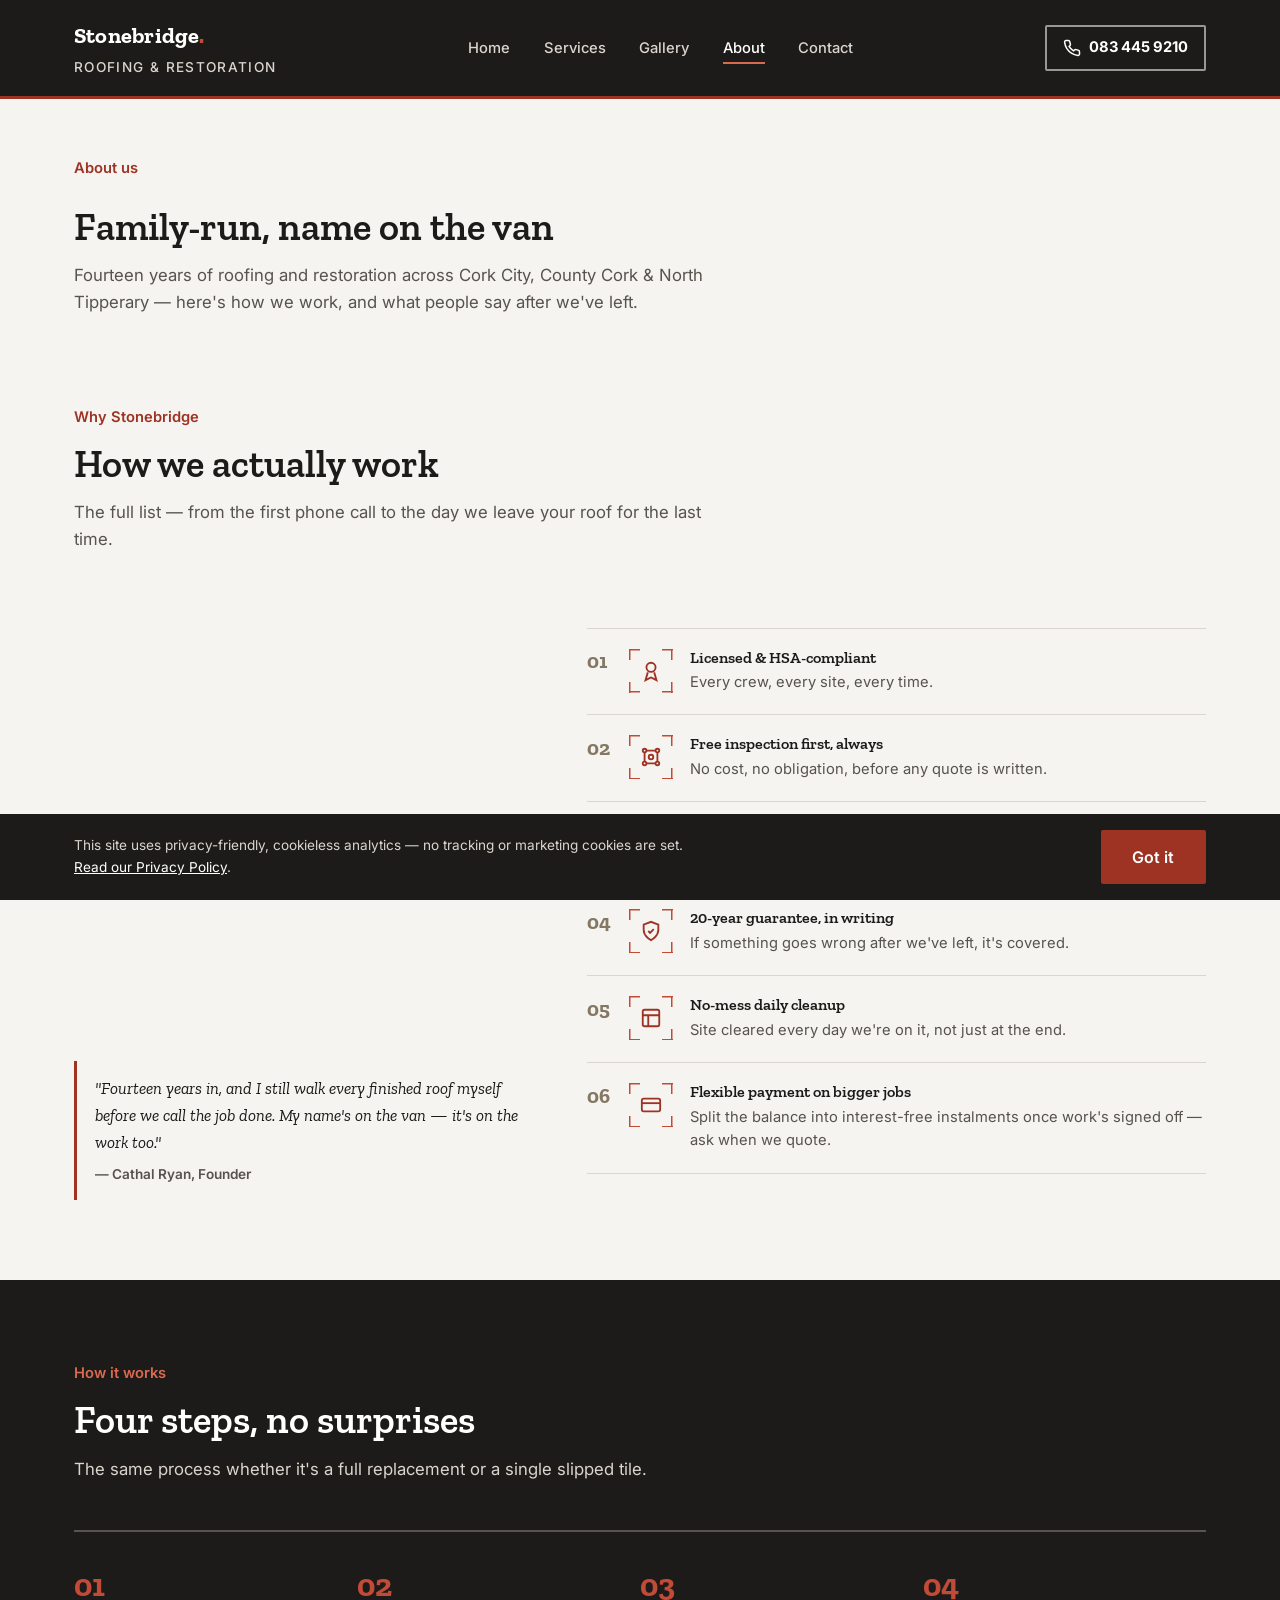
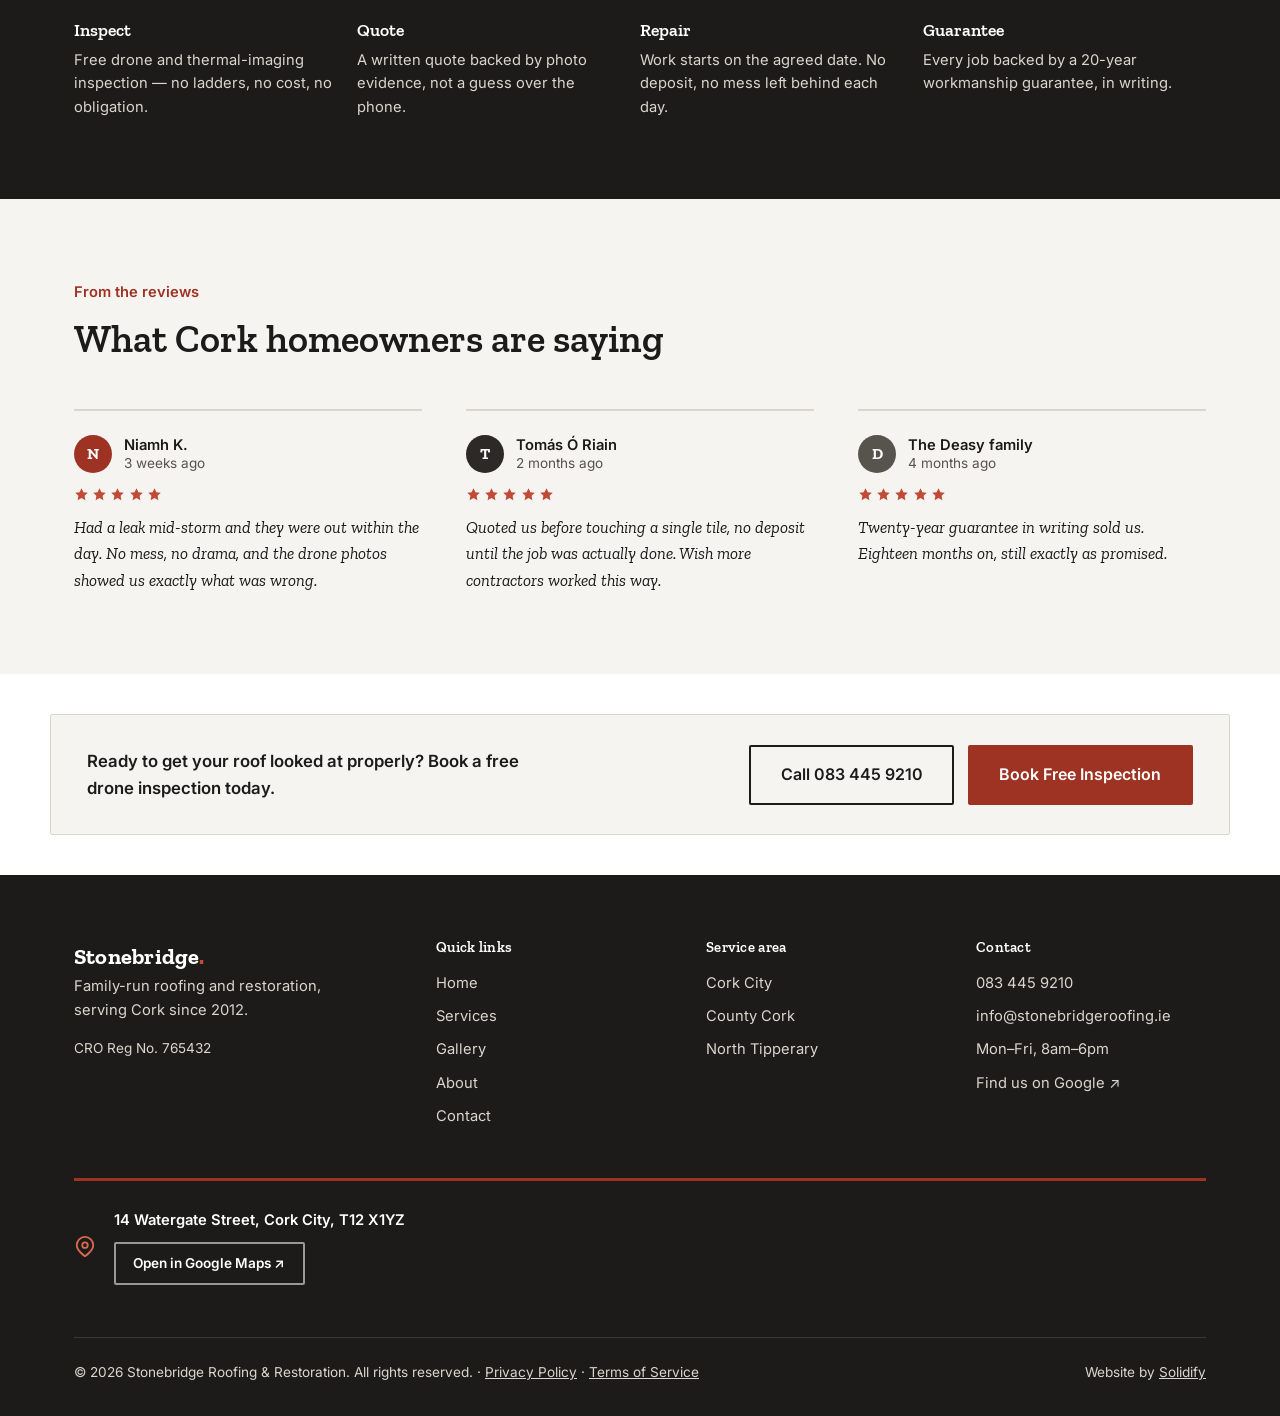
==== commit 11c93eda: "Add files via upload" ====
--- a/about.html
+++ b/about.html
@@ -108,6 +108,7 @@
     <a href="index.html" class="logo">Stonebridge<em>.</em><small>ROOFING &amp; RESTORATION</small></a>
     <nav class="main-nav" id="mainNav">
       <ul>
+        <li><a href="index.html">Home</a></li>
         <li><a href="services.html">Services</a></li>
         <li><a href="gallery.html">Gallery</a></li>
         <li class="active"><a href="about.html">About</a></li>
@@ -127,7 +128,7 @@
 </header>
 
 <main id="main-content">
-<section class="page-intro">
+<section class="page-intro on-alt">
   <div class="container">
     <span class="eyebrow">About us</span>
     <h1>Family-run, name on the van</h1>
@@ -212,30 +213,30 @@
       <h2>What Cork homeowners are saying</h2>
     </div>
     <div class="review-row">
-      <div class="review-item">
+      <article class="review-item">
         <div class="review-head">
           <span class="review-avatar" style="background:var(--brick);">N</span>
           <div class="review-who"><span class="review-name">Niamh K.</span><span class="review-meta">3 weeks ago</span></div>
         </div>
         <div class="review-stars"><svg viewBox="0 0 24 24" fill="currentColor"><path d="M12 2l3.09 6.26L22 9.27l-5 4.87L18.18 21 12 17.77 5.82 21 7 14.14l-5-4.87 6.91-1.01L12 2z"/></svg><svg viewBox="0 0 24 24" fill="currentColor"><path d="M12 2l3.09 6.26L22 9.27l-5 4.87L18.18 21 12 17.77 5.82 21 7 14.14l-5-4.87 6.91-1.01L12 2z"/></svg><svg viewBox="0 0 24 24" fill="currentColor"><path d="M12 2l3.09 6.26L22 9.27l-5 4.87L18.18 21 12 17.77 5.82 21 7 14.14l-5-4.87 6.91-1.01L12 2z"/></svg><svg viewBox="0 0 24 24" fill="currentColor"><path d="M12 2l3.09 6.26L22 9.27l-5 4.87L18.18 21 12 17.77 5.82 21 7 14.14l-5-4.87 6.91-1.01L12 2z"/></svg><svg viewBox="0 0 24 24" fill="currentColor"><path d="M12 2l3.09 6.26L22 9.27l-5 4.87L18.18 21 12 17.77 5.82 21 7 14.14l-5-4.87 6.91-1.01L12 2z"/></svg></div>
         <p>Had a leak mid-storm and they were out within the day. No mess, no drama, and the drone photos showed us exactly what was wrong.</p>
-      </div>
-      <div class="review-item">
+      </article>
+      <article class="review-item">
         <div class="review-head">
           <span class="review-avatar" style="background:var(--ink-soft);">T</span>
           <div class="review-who"><span class="review-name">Tomás Ó Riain</span><span class="review-meta">2 months ago</span></div>
         </div>
         <div class="review-stars"><svg viewBox="0 0 24 24" fill="currentColor"><path d="M12 2l3.09 6.26L22 9.27l-5 4.87L18.18 21 12 17.77 5.82 21 7 14.14l-5-4.87 6.91-1.01L12 2z"/></svg><svg viewBox="0 0 24 24" fill="currentColor"><path d="M12 2l3.09 6.26L22 9.27l-5 4.87L18.18 21 12 17.77 5.82 21 7 14.14l-5-4.87 6.91-1.01L12 2z"/></svg><svg viewBox="0 0 24 24" fill="currentColor"><path d="M12 2l3.09 6.26L22 9.27l-5 4.87L18.18 21 12 17.77 5.82 21 7 14.14l-5-4.87 6.91-1.01L12 2z"/></svg><svg viewBox="0 0 24 24" fill="currentColor"><path d="M12 2l3.09 6.26L22 9.27l-5 4.87L18.18 21 12 17.77 5.82 21 7 14.14l-5-4.87 6.91-1.01L12 2z"/></svg><svg viewBox="0 0 24 24" fill="currentColor"><path d="M12 2l3.09 6.26L22 9.27l-5 4.87L18.18 21 12 17.77 5.82 21 7 14.14l-5-4.87 6.91-1.01L12 2z"/></svg></div>
         <p>Quoted us before touching a single tile, no deposit until the job was actually done. Wish more contractors worked this way.</p>
-      </div>
-      <div class="review-item">
+      </article>
+      <article class="review-item">
         <div class="review-head">
           <span class="review-avatar" style="background:var(--slate);">D</span>
           <div class="review-who"><span class="review-name">The Deasy family</span><span class="review-meta">4 months ago</span></div>
         </div>
         <div class="review-stars"><svg viewBox="0 0 24 24" fill="currentColor"><path d="M12 2l3.09 6.26L22 9.27l-5 4.87L18.18 21 12 17.77 5.82 21 7 14.14l-5-4.87 6.91-1.01L12 2z"/></svg><svg viewBox="0 0 24 24" fill="currentColor"><path d="M12 2l3.09 6.26L22 9.27l-5 4.87L18.18 21 12 17.77 5.82 21 7 14.14l-5-4.87 6.91-1.01L12 2z"/></svg><svg viewBox="0 0 24 24" fill="currentColor"><path d="M12 2l3.09 6.26L22 9.27l-5 4.87L18.18 21 12 17.77 5.82 21 7 14.14l-5-4.87 6.91-1.01L12 2z"/></svg><svg viewBox="0 0 24 24" fill="currentColor"><path d="M12 2l3.09 6.26L22 9.27l-5 4.87L18.18 21 12 17.77 5.82 21 7 14.14l-5-4.87 6.91-1.01L12 2z"/></svg><svg viewBox="0 0 24 24" fill="currentColor"><path d="M12 2l3.09 6.26L22 9.27l-5 4.87L18.18 21 12 17.77 5.82 21 7 14.14l-5-4.87 6.91-1.01L12 2z"/></svg></div>
         <p>Twenty-year guarantee in writing sold us. Eighteen months on, still exactly as promised.</p>
-      </div>
+      </article>
     </div>
   </div>
 </section>
@@ -298,7 +299,7 @@
 
     <div class="footer-bottom">
       <span>&copy; 2026 Stonebridge Roofing &amp; Restoration. All rights reserved. &middot; <a href="privacy.html">Privacy Policy</a> &middot; <a href="terms.html">Terms of Service</a></span>
-      <span>14 Watergate Street, Cork City, T12 X1YZ</span>
+      <span>Website by <a href="https://solidify.ie" target="_blank" rel="noopener">Solidify</a></span>
     </div>
   </div>
 </footer>
--- a/styles.css
+++ b/styles.css
@@ -85,17 +85,21 @@
 
 
 /* Hero — full-bleed, centered. Real <img> (not CSS background) so it's discovered early and preloaded as LCP */
-.hero{position:relative;min-height:100vh;display:flex;align-items:center;color:var(--white);padding:8rem 0 4rem;overflow:hidden;}
+.hero{position:relative;height:100vh;height:100svh;min-height:560px;display:flex;align-items:center;color:var(--white);padding:6rem 0 2.5rem;overflow:hidden;}
 .hero-bg{position:absolute;inset:0;width:100%;height:100%;object-fit:cover;z-index:0;}
 .hero::before{content:"";position:absolute;inset:0;background:linear-gradient(180deg,rgba(29,27,25,.52) 0%,rgba(29,27,25,.8) 100%);z-index:1;}
 .hero-inner{position:relative;z-index:2;max-width:760px;margin:0 auto;text-align:center;}
-.hero-tag{display:inline-flex;align-items:center;gap:.5rem;background:var(--brick);color:var(--white);font-weight:600;font-size:var(--text-xs);padding:.4rem .9rem;border-radius:var(--radius);margin-bottom:1.4rem;}
-.hero h1{font-size:var(--text-h1);margin-bottom:1.25rem;color:var(--white);}
-.hero p.lead{font-size:var(--text-xl);color:var(--stone);max-width:52ch;margin:0 auto 2.25rem;}
-.hero-cta{display:flex;gap:1rem;flex-wrap:wrap;justify-content:center;margin-bottom:2.5rem;}
-.hero-trust{display:flex;flex-wrap:wrap;gap:1.75rem;font-size:var(--text-sm);color:var(--stone);border-top:1px solid rgba(255,255,255,.18);padding-top:1.5rem;justify-content:center;}
+.hero-tag{display:inline-flex;align-items:center;gap:.5rem;background:var(--brick);color:var(--white);font-weight:600;font-size:var(--text-xs);padding:.4rem .9rem;border-radius:var(--radius);margin-bottom:1.1rem;}
+.hero h1{font-size:var(--text-h1);margin-bottom:1rem;color:var(--white);}
+.hero p.lead{font-size:var(--text-xl);color:var(--stone);max-width:52ch;margin:0 auto 1.5rem;}
+.hero-cta{display:flex;gap:1rem;flex-wrap:wrap;justify-content:center;margin-bottom:1.5rem;}
+.hero-trust{display:flex;flex-wrap:wrap;gap:1.75rem;font-size:var(--text-sm);color:var(--stone);border-top:1px solid rgba(255,255,255,.18);padding-top:1.25rem;justify-content:center;}
 .hero-trust li{display:flex;align-items:center;gap:.5rem;}
 .hero-trust svg{flex-shrink:0;color:var(--brick-light);}
+@media (max-height:700px){
+  .hero{padding:5rem 0 1.75rem;}
+  .hero-trust{display:none;}
+}
 @media (max-width:640px){.hero{padding:7rem 0 3rem;}}
 
 /* Credibility stats */
@@ -310,10 +314,17 @@
 
 /* Interior-page intro banner — the h1 for every non-Home page (Home's
    own h1 lives in the hero). Reuses the section-head type scale rather
-   than inventing a new size. */
-.page-intro{background:var(--paper-deep);padding:3.5rem 0 3rem;border-bottom:1px solid var(--stone);}
+   than inventing a new size. No background of its own by default, so it
+   merges visually into whatever the page's own next section already
+   uses (see modifiers below) instead of reading as its own small block. */
+.page-intro{padding:3.5rem 0 .5rem;}
 .page-intro h1{font-size:var(--text-h2);margin:.75rem 0 .85rem;max-width:700px;}
 .page-intro p{color:var(--slate);font-size:var(--text-md);max-width:640px;}
+.page-intro.on-alt{background:var(--paper-deep);}
+.page-intro.on-dark{background:var(--ink-soft);color:var(--white);}
+.page-intro.on-dark h1{color:var(--white);}
+.page-intro.on-dark p{color:var(--stone);}
+.page-intro.on-dark .eyebrow{color:var(--brick-ondark);}
 
 .service-tags{display:flex;flex-wrap:wrap;gap:.85rem;margin-bottom:2.25rem;}
 .service-tag{display:flex;align-items:center;gap:.6rem;padding:.6rem 1.1rem .6rem .6rem;border:1px solid var(--stone);border-radius:var(--radius);font-weight:600;font-size:var(--text-sm);color:var(--ink);transition:border-color .15s ease,background-color .15s ease;}
